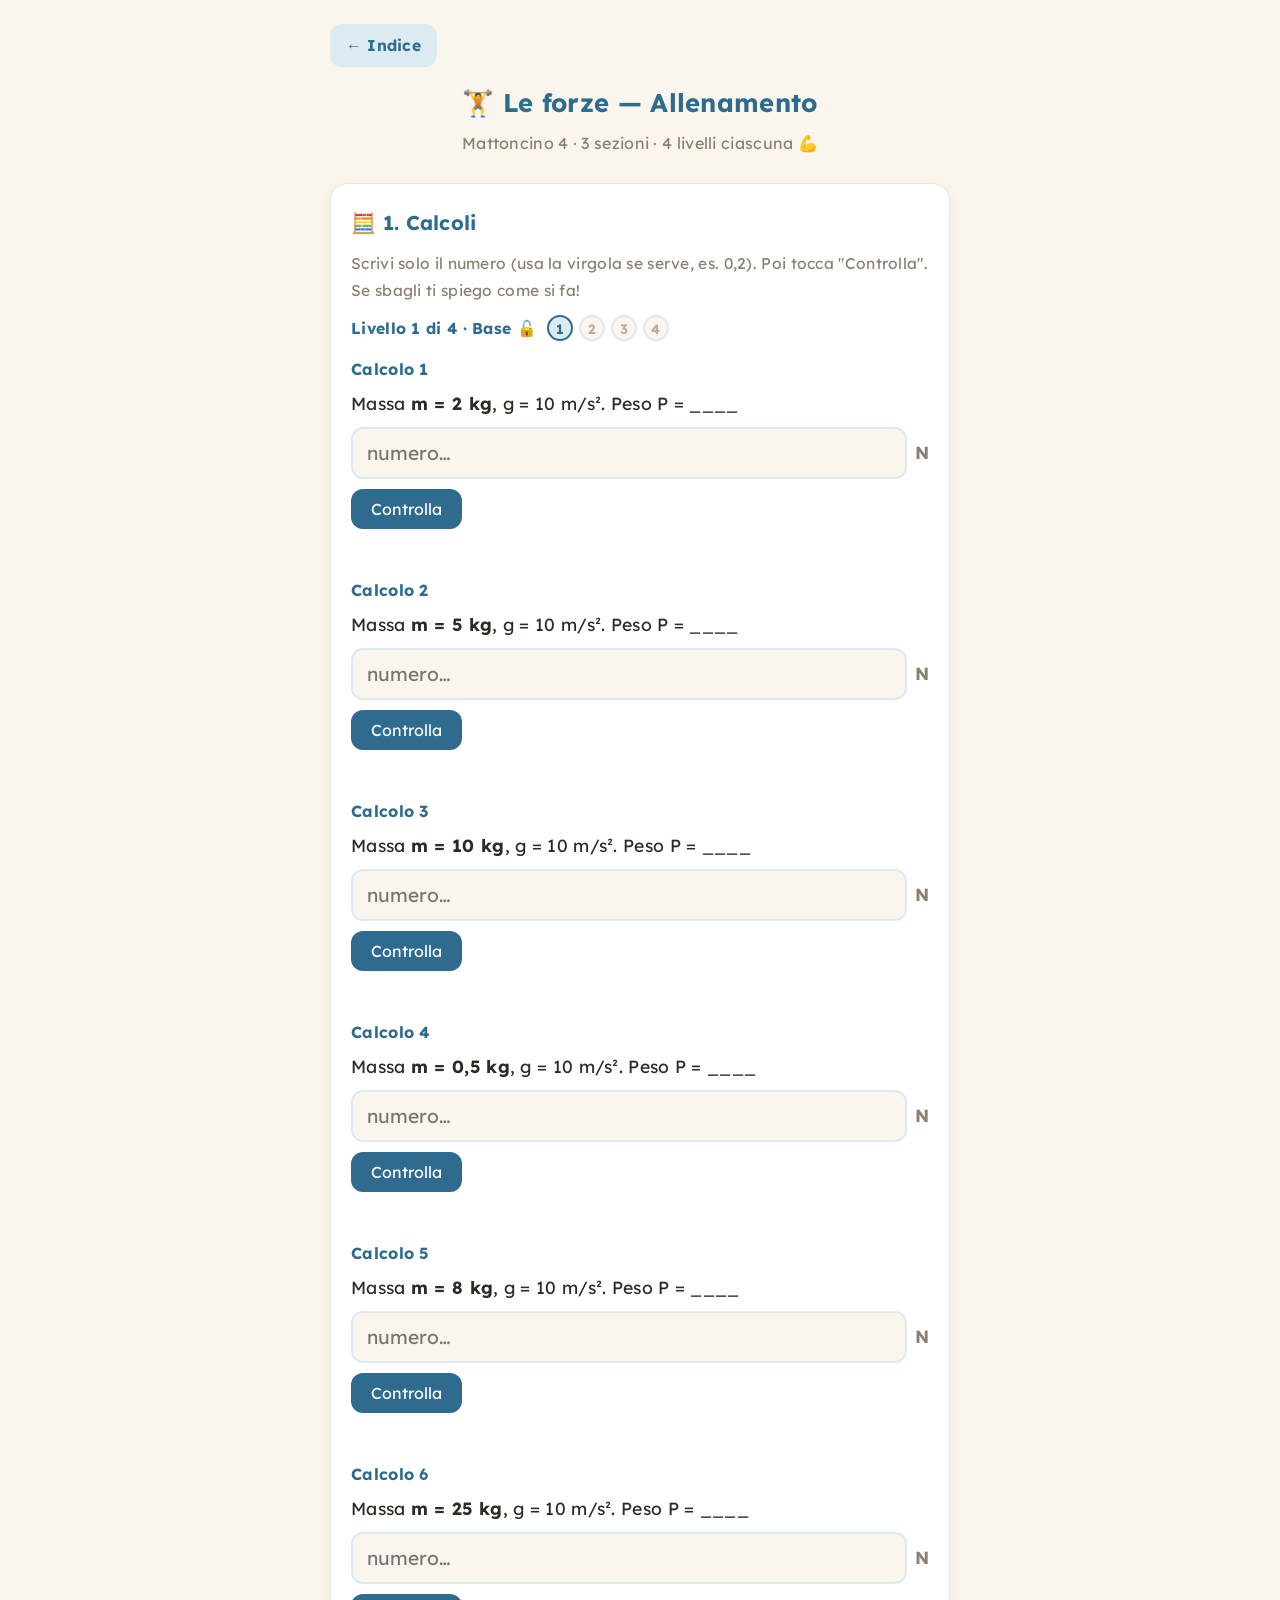
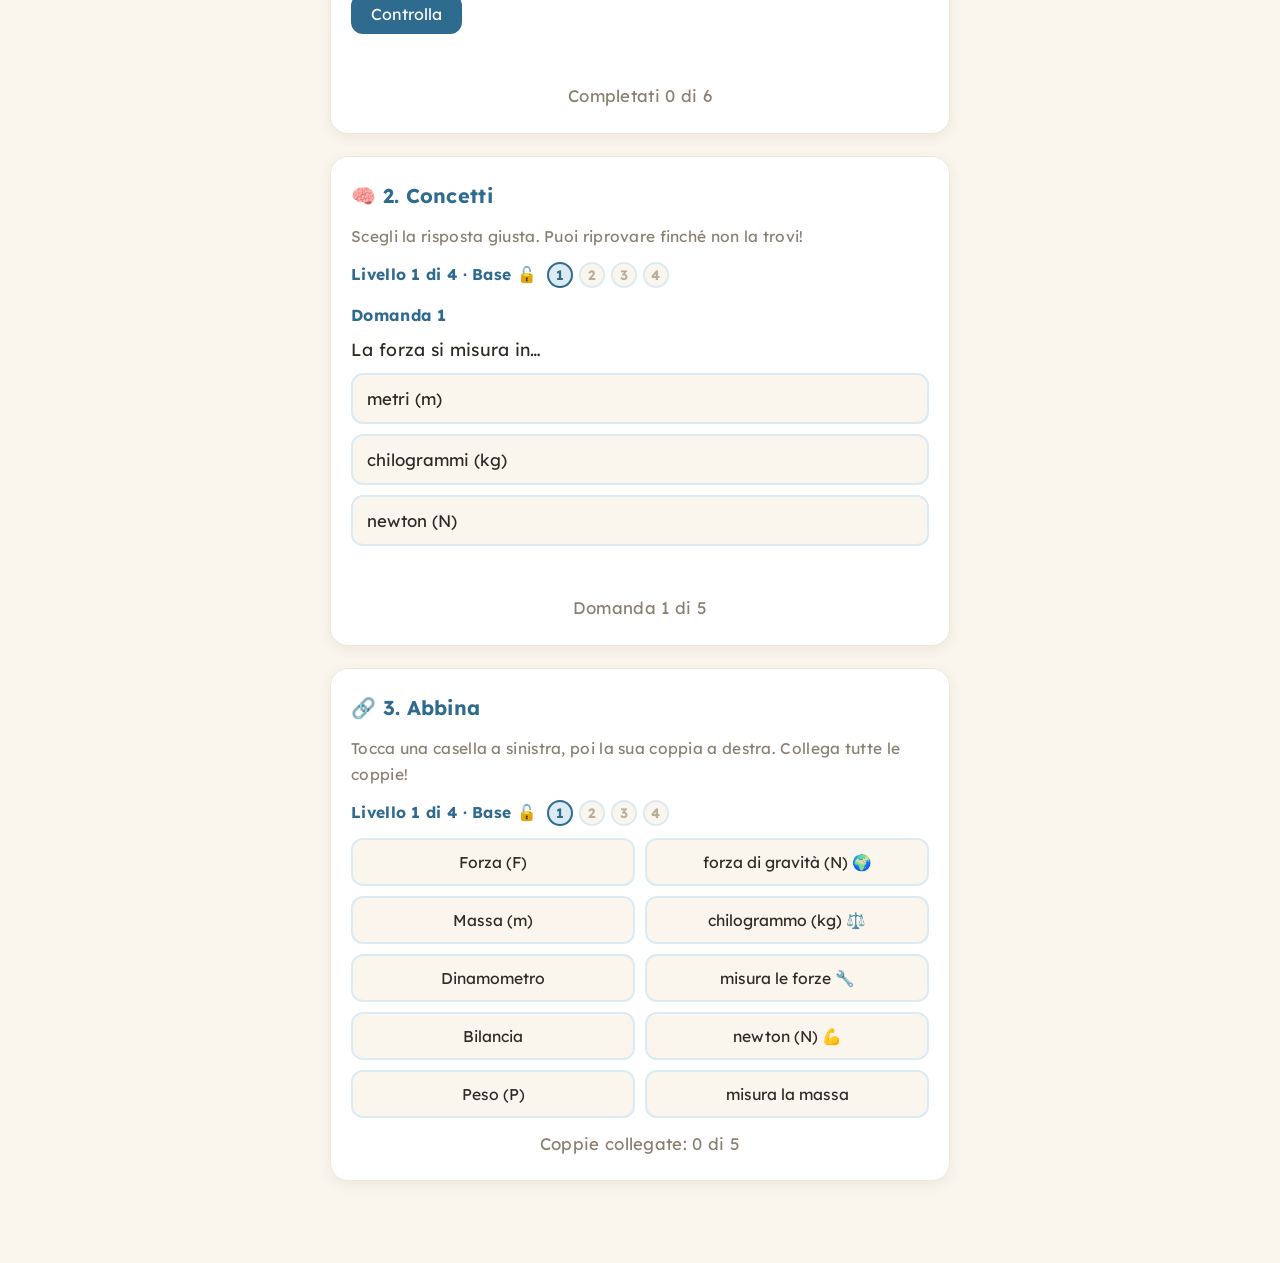
==== forze-allenamento.html @ ee23c64e "App Fisica di Irene: PWA installabile (4 mattoncini + allenamenti + video) - 4 lezioni con video esp" ====
<!DOCTYPE html>
<html lang="it">
<head>
<meta charset="UTF-8">
<meta name="viewport" content="width=device-width, initial-scale=1.0">
<link rel="manifest" href="manifest.json">
<meta name="theme-color" content="#FAF6EE">
<meta name="apple-mobile-web-app-capable" content="yes">
<meta name="apple-mobile-web-app-status-bar-style" content="default">
<meta name="apple-mobile-web-app-title" content="Fisica di Irene">
<link rel="apple-touch-icon" href="icon-180.png">
<link rel="icon" type="image/png" sizes="192x192" href="icon-192.png">
<title>Le forze — Allenamento</title>
<link rel="preconnect" href="https://fonts.googleapis.com">
<link rel="preconnect" href="https://fonts.gstatic.com" crossorigin>
<link href="https://fonts.googleapis.com/css2?family=Lexend:wght@400;600;700&display=swap" rel="stylesheet">
<style>
  :root{
    --bg:#FAF6EE; --card:#FFFFFF; --ink:#2F2A24;
    --accent:#2E6B8F; --accent-soft:#DCEAF2;
    --green:#3E8E5A; --green-soft:#E2F0E6;
    --red:#C2492F; --red-soft:#F6E1DB;
    --blue:#3B6EA5; --blue-soft:#E2ECF5;
  }
  *{box-sizing:border-box;}
  body{margin:0; font-family:"Lexend","Trebuchet MS",Verdana,sans-serif;
    background:var(--bg); color:var(--ink); line-height:1.7; letter-spacing:0.3px; padding:24px 14px 60px;}
  .wrap{max-width:620px;margin:0 auto;}
  h1{color:var(--accent);font-size:1.6rem;text-align:center;margin:0 0 6px;}
  .sub{text-align:center;color:#8a7f70;margin:0 0 26px;font-size:1rem;}
  .card{background:var(--card);border-radius:18px;padding:22px 20px;margin-bottom:22px;
    box-shadow:0 4px 14px rgba(0,0,0,0.06);border:1px solid #efe7da;}
  .card h2{margin:0 0 10px;font-size:1.25rem;color:var(--accent);display:flex;align-items:center;gap:8px;}
  .card .lead{color:#8a7f70;margin:0 0 12px;font-size:0.97rem;}
  .levelbar{margin:0 0 12px;}
  .lvrow{display:flex;align-items:center;gap:10px;flex-wrap:wrap;font-size:0.98rem;color:var(--accent);}
  .lvdots{display:inline-flex;gap:6px;}
  .lvdot{width:26px;height:26px;border-radius:50%;display:flex;align-items:center;justify-content:center;
    background:var(--bg);border:2px solid var(--accent-soft);color:#b9ad9c;font-size:0.85rem;font-weight:bold;}
  .lvdot.on{background:var(--accent-soft);border-color:var(--accent);color:var(--accent);}
  .ex{margin:14px 0;}
  .qnum{font-weight:bold;color:var(--accent);}
  .qtext{font-size:1.1rem;margin:6px 0 8px;}
  .options{display:flex;flex-direction:column;gap:10px;}
  .opt{background:var(--bg);border:2px solid var(--accent-soft);
    border-radius:12px;padding:13px 14px;font-size:1.05rem;cursor:pointer;
    text-align:left;font-family:inherit;color:var(--ink);transition:all .15s;}
  .opt:hover{border-color:var(--accent);}
  .opt.correct{background:var(--green-soft);border-color:var(--green);color:var(--green);font-weight:bold;}
  .opt.wrong{background:var(--red-soft);border-color:var(--red);color:var(--red);}
  .feedback{margin-top:10px;font-size:1.02rem;font-weight:bold;min-height:24px;}
  .feedback.ok{color:var(--green);}
  .feedback.no{color:var(--red);}
  .progress{text-align:center;font-size:1.05rem;margin:12px 0 0;color:#8a7f70;}
  .star{font-size:1.4rem;}
  .calc-row{display:flex;gap:8px;align-items:center;flex-wrap:wrap;margin-top:4px;}
  .write-input{flex:1;min-width:120px;font-family:"Lexend",sans-serif;font-size:1.2rem;
    padding:12px 14px;border:2px solid var(--accent-soft);border-radius:12px;
    background:var(--bg);color:var(--ink);}
  .write-input:focus{outline:none;border-color:var(--accent);}
  .unit{font-size:1.1rem;color:#8a7f70;font-weight:bold;}
  .checkbtn{margin-top:10px;background:var(--accent);color:#fff;border:none;
    border-radius:12px;padding:10px 20px;font-size:1rem;cursor:pointer;font-family:inherit;}
  .write-input.okbox{border-color:var(--green);background:var(--green-soft);}
  .write-input.nobox{border-color:var(--red);}
  .match-grid{display:grid;grid-template-columns:1fr 1fr;gap:10px;margin-top:6px;}
  .match-col{display:flex;flex-direction:column;gap:10px;}
  .match-btn{background:var(--bg);border:2px solid var(--accent-soft);border-radius:12px;
    padding:12px;font-size:0.98rem;cursor:pointer;font-family:inherit;color:var(--ink);
    display:flex;align-items:center;justify-content:center;text-align:center;gap:6px;transition:all .15s;}
  .match-btn:hover{border-color:var(--accent);}
  .match-btn.sel{border-color:var(--blue);background:var(--blue-soft);color:var(--blue);font-weight:bold;}
  .match-btn.done{background:var(--green-soft);border-color:var(--green);color:var(--green);
    font-weight:bold;cursor:default;opacity:0.85;}
  .match-btn.flash{border-color:var(--red);background:var(--red-soft);}
  .restart{display:inline-block;margin:12px auto 0;background:var(--accent);color:#fff;border:none;
    border-radius:12px;padding:11px 22px;font-size:1rem;cursor:pointer;font-family:inherit;}
</style>
</head>
<body>
<div class="wrap">
  <a href="index.html" style="display:inline-block;background:#DCEAF2;color:#2E6B8F;text-decoration:none;border-radius:12px;padding:8px 16px;font-size:0.98rem;font-weight:bold;margin-bottom:14px;">&larr; Indice</a>
  <h1>🏋️ Le forze — Allenamento</h1>
  <p class="sub">Mattoncino 4 · 3 sezioni · 4 livelli ciascuna 💪</p>

  <div class="card">
    <h2>🧮 1. Calcoli</h2>
    <p class="lead">Scrivi solo il numero (usa la virgola se serve, es. 0,2). Poi tocca "Controlla". Se sbagli ti spiego come si fa!</p>
    <div class="levelbar" id="calc-level"></div>
    <div id="calc-list"></div>
    <div class="progress" id="calc-prog"></div>
  </div>

  <div class="card">
    <h2>🧠 2. Concetti</h2>
    <p class="lead">Scegli la risposta giusta. Puoi riprovare finché non la trovi!</p>
    <div class="levelbar" id="quiz-level"></div>
    <div id="quiz-box"></div>
    <div class="progress" id="quiz-prog"></div>
  </div>

  <div class="card">
    <h2>🔗 3. Abbina</h2>
    <p class="lead">Tocca una casella a sinistra, poi la sua coppia a destra. Collega tutte le coppie!</p>
    <div class="levelbar" id="match-level"></div>
    <div class="match-grid" id="match-grid"></div>
    <div class="progress" id="match-prog"></div>
  </div>
</div>

<script>
  function stars(correct,total){
    const pct=correct/total;
    const n=pct===1?5:pct>=0.75?4:pct>=0.5?3:pct>=0.25?2:1;
    return "⭐".repeat(n);
  }
  const LV=["Base","Intermedio","Avanzato","Sfida"];
  function levelBar(level){
    let dots="";
    for(let i=0;i<4;i++) dots+=`<span class="lvdot ${i<=level?'on':''}">${i+1}</span>`;
    return `<div class="lvrow"><b>Livello ${level+1} di 4 · ${LV[level]} 🔓</b><span class="lvdots">${dots}</span></div>`;
  }
  function levelResult(progEl, score, total, level, threshold, setFnName){
    const passed = score>=threshold;
    let html=`<div class="star">${stars(score,total)}</div>${score}/${total} giuste<br>`;
    if(passed && level<3){
      html+=`<b>Bravissima! Livello ${level+2} sbloccato 🔓</b><br>`;
      html+=`<button class="restart" onclick="${setFnName}(${level+1})">➡️ Vai al Livello ${level+2}</button>`;
    } else if(passed && level===3){
      html+=`<b>🏆 Hai completato tutti i livelli!</b><br>`;
      html+=`<button class="restart" onclick="${setFnName}(0)">🔄 Rigioca dal Livello 1</button>`;
    } else {
      html+=`<b>Ci sei quasi! Riprova questo livello, ce la fai 🌱</b><br>`;
      html+=`<button class="restart" onclick="${setFnName}(${level})">🔄 Rifai il Livello ${level+1}</button>`;
    }
    progEl.innerHTML=html;
  }
  function shuffle(a){ a=a.slice(); for(let i=a.length-1;i>0;i--){ const j=Math.floor(Math.random()*(i+1)); [a[i],a[j]]=[a[j],a[i]]; } return a; }

  /* ============ SEZIONE 1 — CALCOLI ============ */
  const calcLevels = [
    [ // L1 — peso P = m × g (g = 10)
      {q:"Massa <b>m = 2 kg</b>, g = 10 m/s². Peso P = ____", a:20, unit:"N", sol:"P = m × g = 2 × 10 = 20 N."},
      {q:"Massa <b>m = 5 kg</b>, g = 10 m/s². Peso P = ____", a:50, unit:"N", sol:"P = 5 × 10 = 50 N."},
      {q:"Massa <b>m = 10 kg</b>, g = 10 m/s². Peso P = ____", a:100, unit:"N", sol:"P = 10 × 10 = 100 N."},
      {q:"Massa <b>m = 0,5 kg</b>, g = 10 m/s². Peso P = ____", a:5, unit:"N", sol:"P = 0,5 × 10 = 5 N."},
      {q:"Massa <b>m = 8 kg</b>, g = 10 m/s². Peso P = ____", a:80, unit:"N", sol:"P = 8 × 10 = 80 N."},
      {q:"Massa <b>m = 25 kg</b>, g = 10 m/s². Peso P = ____", a:250, unit:"N", sol:"P = 25 × 10 = 250 N."},
    ],
    [ // L2 — massa dal peso m = P / g (g = 10)
      {q:"Peso <b>P = 30 N</b>, g = 10 m/s². Massa m = ____", a:3, unit:"kg", sol:"m = P ÷ g = 30 ÷ 10 = 3 kg."},
      {q:"Peso <b>P = 100 N</b>, g = 10 m/s². Massa m = ____", a:10, unit:"kg", sol:"m = 100 ÷ 10 = 10 kg."},
      {q:"Peso <b>P = 5 N</b>, g = 10 m/s². Massa m = ____", a:0.5, unit:"kg", sol:"m = 5 ÷ 10 = 0,5 kg."},
      {q:"Peso <b>P = 70 N</b>, g = 10 m/s². Massa m = ____", a:7, unit:"kg", sol:"m = 70 ÷ 10 = 7 kg."},
      {q:"Peso <b>P = 200 N</b>, g = 10 m/s². Massa m = ____", a:20, unit:"kg", sol:"m = 200 ÷ 10 = 20 kg."},
      {q:"Peso <b>P = 12 N</b>, g = 10 m/s². Massa m = ____", a:1.2, unit:"kg", sol:"m = 12 ÷ 10 = 1,2 kg."},
    ],
    [ // L3 — legge di Hooke F = k × ΔL
      {q:"Molla: <b>k = 50 N/m</b>, <b>ΔL = 0,2 m</b>. Forza F = ____", a:10, unit:"N", sol:"F = k × ΔL = 50 × 0,2 = 10 N."},
      {q:"Molla: <b>k = 100 N/m</b>, <b>ΔL = 0,3 m</b>. F = ____", a:30, unit:"N", sol:"F = 100 × 0,3 = 30 N."},
      {q:"Molla: <b>F = 20 N</b>, <b>k = 100 N/m</b>. Allungamento ΔL = ____", a:0.2, unit:"m", sol:"ΔL = F ÷ k = 20 ÷ 100 = 0,2 m."},
      {q:"Molla: <b>F = 15 N</b>, <b>ΔL = 0,3 m</b>. Costante k = ____", a:50, unit:"N/m", sol:"k = F ÷ ΔL = 15 ÷ 0,3 = 50 N/m."},
      {q:"Molla: <b>k = 40 N/m</b>, <b>ΔL = 0,5 m</b>. F = ____", a:20, unit:"N", sol:"F = 40 × 0,5 = 20 N."},
      {q:"Molla: <b>F = 8 N</b>, <b>k = 40 N/m</b>. ΔL = ____", a:0.2, unit:"m", sol:"ΔL = 8 ÷ 40 = 0,2 m."},
    ],
    [ // L4 — misto (peso con g=9,8, Hooke, massa)
      {q:"Massa <b>m = 3 kg</b>, g = 9,8 m/s². Peso P = ____", a:29.4, unit:"N", sol:"P = 3 × 9,8 = 29,4 N."},
      {q:"Massa <b>m = 10 kg</b>, g = 9,8 m/s². Peso P = ____", a:98, unit:"N", sol:"P = 10 × 9,8 = 98 N."},
      {q:"Molla: <b>F = 25 N</b>, <b>k = 50 N/m</b>. ΔL = ____", a:0.5, unit:"m", sol:"ΔL = 25 ÷ 50 = 0,5 m."},
      {q:"Peso <b>P = 150 N</b>, g = 10 m/s². Massa m = ____", a:15, unit:"kg", sol:"m = 150 ÷ 10 = 15 kg."},
      {q:"Molla: <b>k = 200 N/m</b>, <b>ΔL = 0,1 m</b>. F = ____", a:20, unit:"N", sol:"F = 200 × 0,1 = 20 N."},
      {q:"Molla: <b>F = 60 N</b>, <b>ΔL = 0,2 m</b>. k = ____", a:300, unit:"N/m", sol:"k = 60 ÷ 0,2 = 300 N/m."},
    ],
  ];
  let cLevel=0, calcDone=[];
  function parseNum(s){ return parseFloat(String(s).trim().replace(",",".").replace(/\s+/g,"")); }
  function setCalcLevel(lvl){
    cLevel=lvl;
    const data=calcLevels[lvl];
    calcDone=new Array(data.length).fill(false);
    document.getElementById("calc-level").innerHTML=levelBar(lvl);
    document.getElementById("calc-prog").textContent=`Completati 0 di ${data.length}`;
    const list=document.getElementById("calc-list");
    list.innerHTML=data.map((it,i)=>`
      <div class="ex">
        <div class="qnum">Calcolo ${i+1}</div>
        <div class="qtext">${it.q}</div>
        <div class="calc-row">
          <input class="write-input" id="ci${i}" type="text" inputmode="decimal" autocomplete="off" placeholder="numero…">
          <span class="unit">${it.unit}</span>
        </div>
        <button class="checkbtn" onclick="checkCalc(${i})">Controlla</button>
        <div class="feedback" id="cfb${i}"></div>
      </div>`).join("");
  }
  function checkCalc(i){
    const it=calcLevels[cLevel][i];
    const inp=document.getElementById("ci"+i);
    const fb=document.getElementById("cfb"+i);
    const val=parseNum(inp.value);
    const ok = !isNaN(val) && Math.abs(val - it.a) < 0.05;
    if(ok){
      inp.classList.add("okbox"); inp.classList.remove("nobox");
      fb.innerHTML="✅ Perfetto! "+it.sol; fb.className="feedback ok";
    } else {
      inp.classList.add("nobox");
      fb.innerHTML=`💛 Quasi! ${it.sol}<br>La risposta è: <b>${String(it.a).replace(".",",")} ${it.unit}</b>`;
      fb.className="feedback no";
    }
    if(!calcDone[i]){ calcDone[i]=true; updateCalc(); }
  }
  function updateCalc(){
    const data=calcLevels[cLevel];
    const pr=document.getElementById("calc-prog");
    const done=calcDone.filter(Boolean).length;
    if(done<data.length){ pr.textContent=`Completati ${done} di ${data.length}`; return; }
    let correct=0;
    data.forEach((_,i)=>{ if(document.getElementById("ci"+i).classList.contains("okbox")) correct++; });
    levelResult(pr, correct, data.length, cLevel, 4, "setCalcLevel");
  }

  /* ============ SEZIONE 2 — CONCETTI ============ */
  const quizLevels = [
    [ // L1 — che cos'è una forza
      {q:"La forza si misura in…", opts:["newton (N)","chilogrammi (kg)","metri (m)"], correct:0},
      {q:"La forza è una grandezza…", opts:["vettoriale (modulo, direzione, verso)","scalare (solo un numero)","senza unità"], correct:0},
      {q:"Lo strumento che misura le forze è il…", opts:["dinamometro","termometro","cronometro"], correct:0},
      {q:"Una forza può…", opts:["mettere in moto o deformare un oggetto","cambiare il colore","far sparire un oggetto"], correct:0},
      {q:"Il dinamometro funziona grazie a una…", opts:["molla","batteria","lente"], correct:0},
    ],
    [ // L2 — legge di Hooke
      {q:"La legge di Hooke è…", opts:["F = k × ΔL","F = m × a","P = m × g"], correct:0},
      {q:"In F = k × ΔL, ΔL è…", opts:["l'allungamento della molla","la massa","il tempo"], correct:0},
      {q:"Una molla dura (k grande) con la stessa forza si allunga…", opts:["poco","tanto","per niente"], correct:0},
      {q:"La costante elastica k si misura in…", opts:["N/m","kg","m/s"], correct:0},
      {q:"Più forte tiro una molla, più essa…", opts:["si allunga","si accorcia","resta uguale"], correct:0},
    ],
    [ // L3 — massa e peso
      {q:"La massa si misura in…", opts:["kg","N","m/s²"], correct:0},
      {q:"Il peso si misura in…", opts:["newton (N)","kg","litri"], correct:0},
      {q:"La formula del peso è…", opts:["P = m × g","P = m / g","P = m + g"], correct:0},
      {q:"Andando sulla Luna, la massa…", opts:["resta uguale","diventa zero","raddoppia"], correct:0},
      {q:"Sulla Terra g vale circa…", opts:["9,8 m/s²","1 m/s²","100 m/s²"], correct:0},
    ],
    [ // L4 — attrito + ripasso
      {q:"L'attrito è una forza che…", opts:["si oppone al movimento","fa accelerare sempre","non esiste"], correct:0},
      {q:"L'attrito su un oggetto già in moto si chiama…", opts:["dinamico","statico","elastico"], correct:0},
      {q:"Su una superficie liscia (ghiaccio) l'attrito è…", opts:["piccolo","grandissimo","infinito"], correct:0},
      {q:"L'attrito è UTILE quando…", opts:["camminiamo o freniamo","consuma gli ingranaggi","scaldiamo l'olio"], correct:0},
      {q:"Massa e peso sono…", opts:["due cose diverse","la stessa cosa","entrambi in kg"], correct:0},
    ],
  ];
  let qLevel=0, qc=0, qs=0, qCorrect=0;
  function setQuizLevel(lvl){ qLevel=lvl; qc=0; qs=0; document.getElementById("quiz-level").innerHTML=levelBar(lvl); showQuiz(); }
  function showQuiz(){
    const data=quizLevels[qLevel];
    const box=document.getElementById("quiz-box");
    const pr=document.getElementById("quiz-prog");
    if(qc>=data.length){ box.innerHTML=""; levelResult(pr, qs, data.length, qLevel, Math.max(data.length-1,1), "setQuizLevel"); return; }
    const it=data[qc];
    const order=shuffle(it.opts.map((_,i)=>i));
    const shown=order.map(k=>it.opts[k]);
    qCorrect=order.indexOf(it.correct);
    pr.textContent=`Domanda ${qc+1} di ${data.length}`;
    box.innerHTML=`
      <div class="ex">
        <div class="qnum">Domanda ${qc+1}</div>
        <div class="qtext">${it.q}</div>
        <div class="options">
          ${shown.map((o,i)=>`<button class="opt" onclick="quizAns(${i})">${o}</button>`).join("")}
        </div>
        <div class="feedback" id="qfb"></div>
      </div>`;
  }
  function quizAns(i){
    const opts=document.querySelectorAll("#quiz-box .opt");
    const fb=document.getElementById("qfb");
    if(i===qCorrect){
      opts[i].classList.add("correct");
      fb.textContent="✅ Giusto!"; fb.className="feedback ok";
      qs++; opts.forEach(o=>o.disabled=true);
      setTimeout(()=>{ qc++; showQuiz(); },1100);
    } else {
      opts[i].classList.add("wrong");
      fb.textContent="Riprova 🙂"; fb.className="feedback no";
    }
  }

  /* ============ SEZIONE 3 — ABBINA ============ */
  const matchLevels = [
    [ // L1 — grandezza ↔ unità/strumento
      {l:"Forza (F)", r:"newton (N) 💪"},
      {l:"Massa (m)", r:"chilogrammo (kg) ⚖️"},
      {l:"Dinamometro", r:"misura le forze 🔧"},
      {l:"Bilancia", r:"misura la massa"},
      {l:"Peso (P)", r:"forza di gravità (N) 🌍"},
    ],
    [ // L2 — formula ↔ significato
      {l:"F = k × ΔL", r:"legge di Hooke (molla)"},
      {l:"P = m × g", r:"peso = massa × gravità"},
      {l:"ΔL = F / k", r:"allungamento della molla"},
      {l:"m = P / g", r:"massa dal peso"},
      {l:"k = F / ΔL", r:"costante elastica"},
    ],
    [ // L3 — concetto ↔ caratteristica
      {l:"Massa", r:"non cambia mai 🧱"},
      {l:"Peso", r:"cambia sulla Luna 🌙"},
      {l:"Attrito statico", r:"oggetto ancora fermo"},
      {l:"Attrito dinamico", r:"oggetto già in moto"},
      {l:"Molla dura (k grande)", r:"si allunga poco"},
    ],
    [ // L4 — dato ↔ risultato (g = 10)
      {l:"m=4kg → P=?", r:"40 N"},
      {l:"P=60N → m=?", r:"6 kg"},
      {l:"k=100, ΔL=0,3 → F=?", r:"30 N"},
      {l:"F=20, k=40 → ΔL=?", r:"0,5 m"},
      {l:"m=0,5kg → P=?", r:"5 N"},
    ],
  ];
  let mLevel=0, selL=null, matched=0, firstTry=0, spoiled;
  function setMatchLevel(lvl){
    mLevel=lvl; selL=null; matched=0; firstTry=0; spoiled=new Set();
    const pairs=matchLevels[lvl];
    document.getElementById("match-level").innerHTML=levelBar(lvl);
    const grid=document.getElementById("match-grid");
    const left=pairs.map((p,i)=>`<button class="match-btn" id="ml${i}" onclick="pickL(${i})">${p.l}</button>`).join("");
    const order=shuffle(pairs.map((_,i)=>i));
    const right=order.map(i=>`<button class="match-btn" id="mr${i}" onclick="pickR(${i})">${pairs[i].r}</button>`).join("");
    grid.innerHTML=`<div class="match-col">${left}</div><div class="match-col">${right}</div>`;
    document.getElementById("match-prog").textContent=`Coppie collegate: 0 di ${pairs.length}`;
  }
  function pickL(i){
    const btn=document.getElementById("ml"+i);
    if(btn.classList.contains("done")) return;
    document.querySelectorAll(".match-btn.sel").forEach(b=>b.classList.remove("sel"));
    selL=i; btn.classList.add("sel");
  }
  function pickR(i){
    if(selL===null) return;
    const rBtn=document.getElementById("mr"+i);
    if(rBtn.classList.contains("done")) return;
    const lBtn=document.getElementById("ml"+selL);
    const pairs=matchLevels[mLevel];
    if(selL===i){
      lBtn.classList.remove("sel"); lBtn.classList.add("done"); rBtn.classList.add("done");
      if(!spoiled.has(selL)) firstTry++;
      selL=null; matched++;
      const pr=document.getElementById("match-prog");
      if(matched>=pairs.length){
        levelResult(pr, firstTry, pairs.length, mLevel, Math.max(pairs.length-1,1), "setMatchLevel");
      } else {
        pr.textContent=`Coppie collegate: ${matched} di ${pairs.length}`;
      }
    } else {
      spoiled.add(selL);
      rBtn.classList.add("flash");
      setTimeout(()=>rBtn.classList.remove("flash"),500);
      lBtn.classList.remove("sel"); selL=null;
    }
  }

  setCalcLevel(0);
  setQuizLevel(0);
  setMatchLevel(0);
</script>
<script>
  if ('serviceWorker' in navigator) { navigator.serviceWorker.register('./service-worker.js'); }
</script>
</body>
</html>
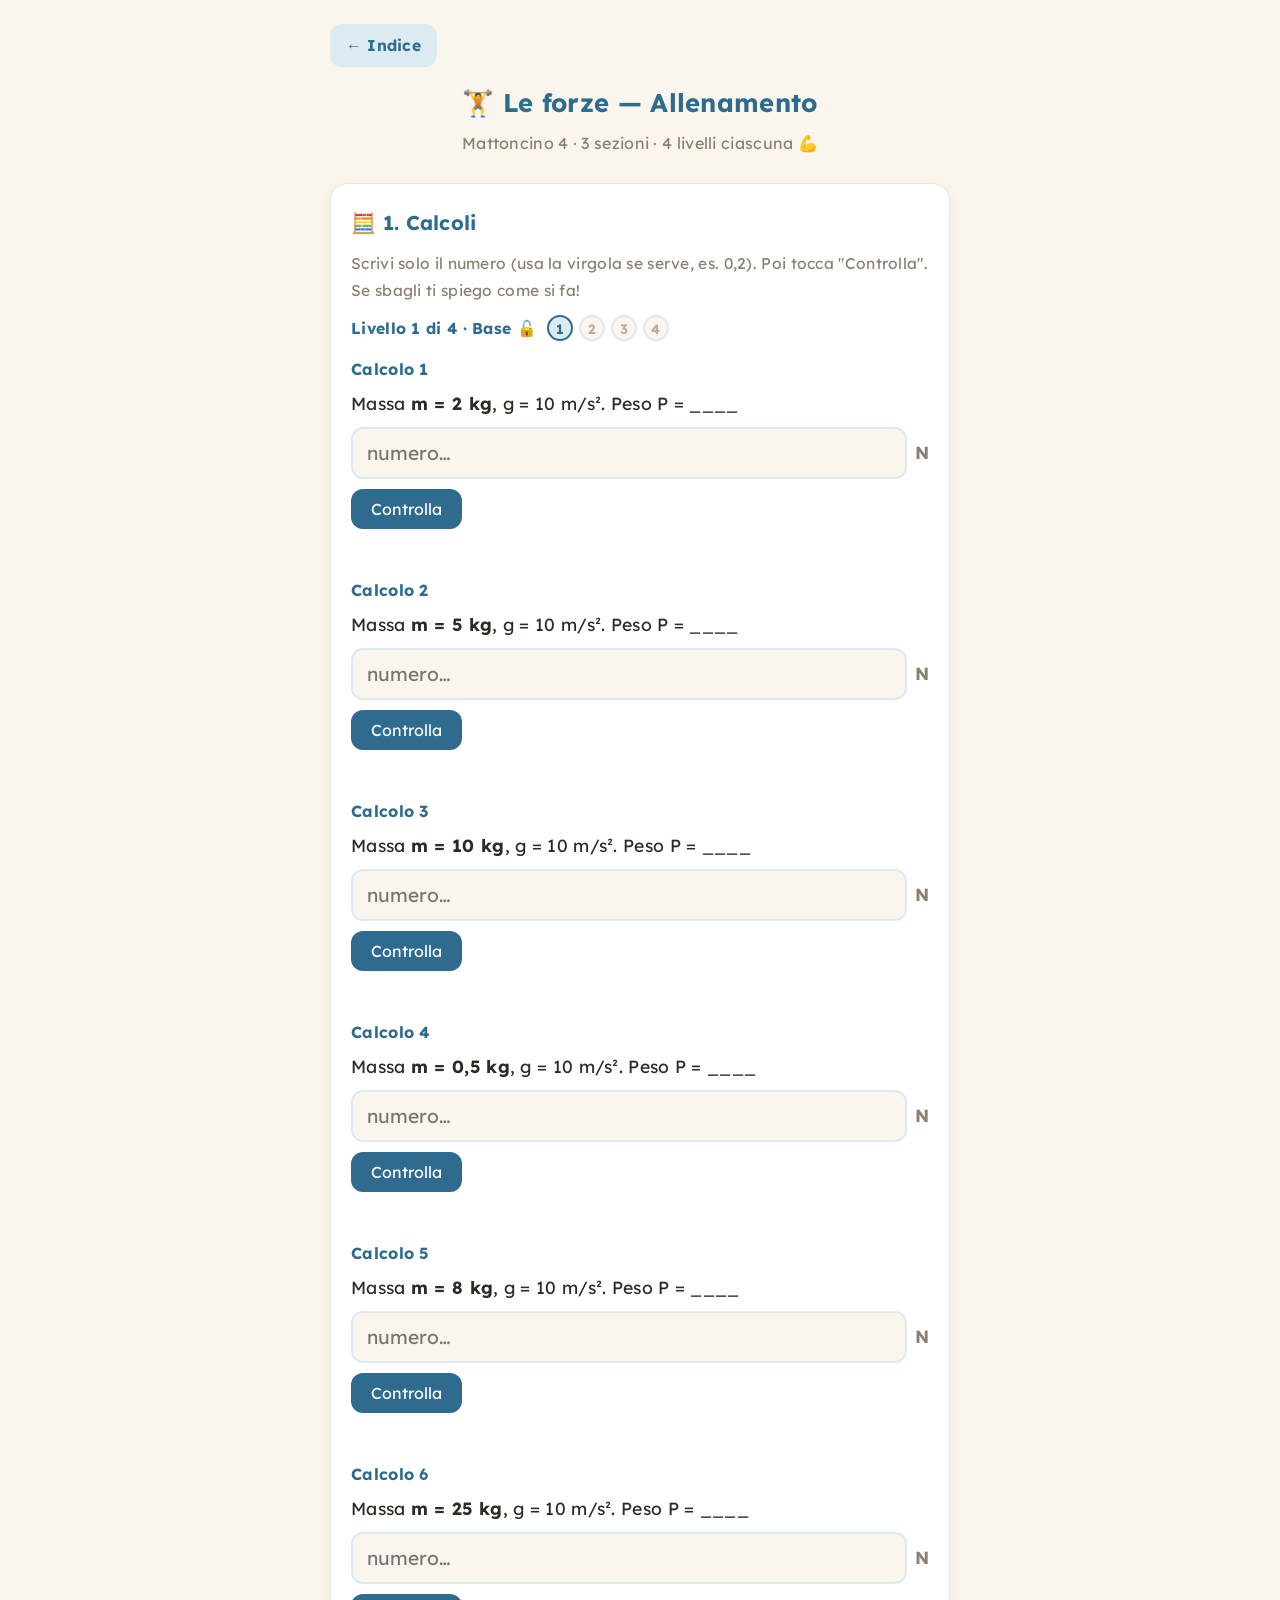
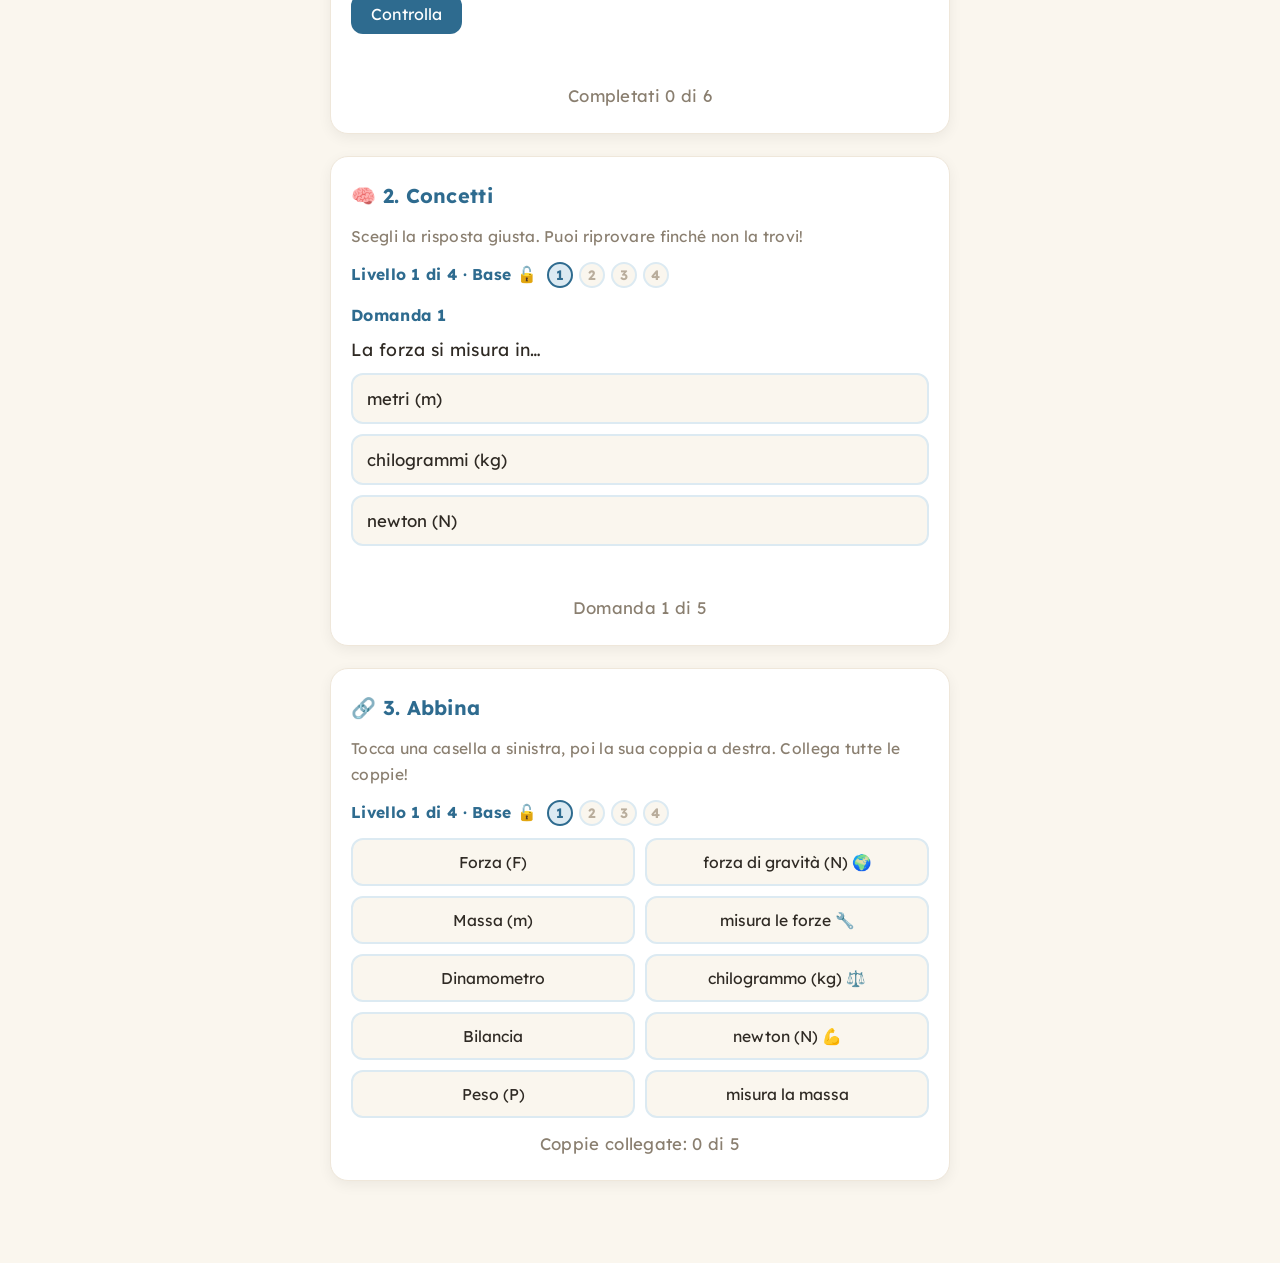
==== commit a6e6c13f: "Avvisi email inizio/fine esercizi (alert.js condiviso) + SW v2 - alert.js: mail "inizio-allenamento"" ====
--- a/forze-allenamento.html
+++ b/forze-allenamento.html
@@ -8,6 +8,7 @@
 <meta name="apple-mobile-web-app-capable" content="yes">
 <meta name="apple-mobile-web-app-status-bar-style" content="default">
 <meta name="apple-mobile-web-app-title" content="Fisica di Irene">
+<script src="alert.js"></script>
 <link rel="apple-touch-icon" href="icon-180.png">
 <link rel="icon" type="image/png" sizes="192x192" href="icon-192.png">
 <title>Le forze — Allenamento</title>
@@ -127,6 +128,7 @@
       html+=`<b>Bravissima! Livello ${level+2} sbloccato 🔓</b><br>`;
       html+=`<button class="restart" onclick="${setFnName}(${level+1})">➡️ Vai al Livello ${level+2}</button>`;
     } else if(passed && level===3){
+      if(window.segnaSezioneAllenamento) segnaSezioneAllenamento(setFnName);
       html+=`<b>🏆 Hai completato tutti i livelli!</b><br>`;
       html+=`<button class="restart" onclick="${setFnName}(0)">🔄 Rigioca dal Livello 1</button>`;
     } else {
